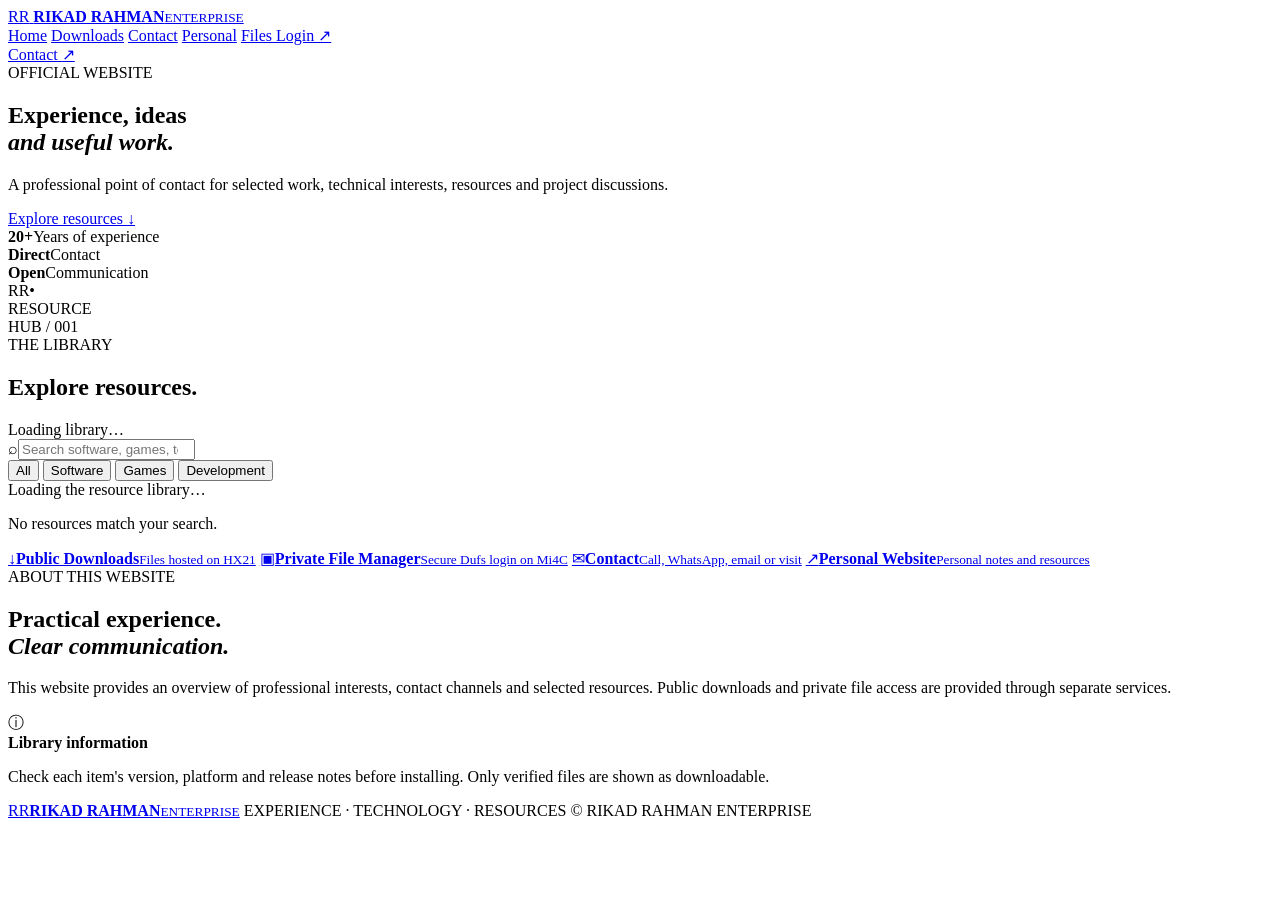
==== index.html @ 7974efb8 "Add files via upload" ====
<!doctype html>
<html lang="en">
<head>
<meta charset="utf-8">
<meta name="viewport" content="width=device-width, initial-scale=1">
<meta name="theme-color" content="#0b1020">
<meta name="description" content="RIKAD RAHMAN ENTERPRISE — Software, games and development resources.">
<title>RIKAD RAHMAN ENTERPRISE</title>
<link rel="stylesheet" href="style.css">
</head>
<body>
<div class="ambient ambient-a"></div><div class="ambient ambient-b"></div>
<header class="topbar">
<a class="brand" href="./" aria-label="Official website home">
<span class="brand-mark">RR</span>
<span><b>RIKAD RAHMAN</b><small>ENTERPRISE</small></span>
</a>
<nav>
<a href="./">Home</a>
<a href="downloads/">Downloads</a>
<a href="contact.html">Contact</a>
<a href="https://rikadrahman.github.io/">Personal</a>
<a href="https://nas.rikadrahman.dpdns.org/files" target="_blank" rel="noopener">Files Login ↗</a>
</nav>
<a class="admin-link" href="contact.html">Contact <span>↗</span></a>
</header>
<main>
<section class="hero">
<div class="eyebrow"><span class="pulse"></span> OFFICIAL WEBSITE</div>
<h1>Experience, ideas<br><em>and useful work.</em></h1>
<p class="hero-copy">A professional point of contact for selected work, technical interests, resources and project discussions.</p>
<a class="primary-btn" href="#catalog">Explore resources <span>↓</span></a>
<div class="hero-stats">
<div><strong>20+</strong><span>Years of experience</span></div>
<div><strong>Direct</strong><span>Contact</span></div>
<div><strong>Open</strong><span>Communication</span></div>
</div>
<div class="hero-orbit orbit-one"></div><div class="hero-orbit orbit-two"></div>
<div class="hero-art"><div class="art-core">RR<span>•</span></div><div class="art-ring"></div><div class="art-ring ring-two"></div><div class="art-label">RESOURCE<br>HUB / 001</div></div>
</section>
<section class="catalog-section" id="catalog">
<div class="section-heading">
<div><div class="eyebrow muted">THE LIBRARY</div><h2>Explore resources<span>.</span></h2></div>
<div class="count" id="result-count">Loading library…</div>
</div>
<div class="toolbar">
<label class="search"><span>⌕</span><input id="search" type="search" placeholder="Search software, games, tools…" autocomplete="off"></label>
<div class="filters" id="filters">
<button class="filter active" data-category="All">All</button>
<button class="filter" data-category="Software">Software</button>
<button class="filter" data-category="Games">Games</button>
<button class="filter" data-category="Development">Development</button>
</div>
</div>
<div class="grid" id="items"><div class="loading">Loading the resource library…</div></div>
<p class="empty hidden" id="empty">No resources match your search.</p>
</section>
<section class="quick-links">
<a href="downloads/"><span>↓</span><b>Public Downloads</b><small>Files hosted on HX21</small></a>
<a href="https://nas.rikadrahman.dpdns.org/files" target="_blank" rel="noopener"><span>▣</span><b>Private File Manager</b><small>Secure Dufs login on Mi4C</small></a>
<a href="contact.html"><span>✉</span><b>Contact</b><small>Call, WhatsApp, email or visit</small></a>
<a href="https://rikadrahman.github.io/"><span>↗</span><b>Personal Website</b><small>Personal notes and resources</small></a>
</section>
<section class="banner" id="about">
<div><div class="eyebrow">ABOUT THIS WEBSITE</div><h2>Practical experience.<br><em>Clear communication.</em></h2></div>
<p>This website provides an overview of professional interests, contact channels and selected resources. Public downloads and private file access are provided through separate services.</p>
</section>
<section class="admin-note">
<span class="note-icon">ⓘ</span>
<div><b>Library information</b><p>Check each item's version, platform and release notes before installing. Only verified files are shown as downloadable.</p></div>
</section>
</main>
<footer>
<a class="brand footer-brand" href="./"><span class="brand-mark">RR</span><span><b>RIKAD RAHMAN</b><small>ENTERPRISE</small></span></a>
<span>EXPERIENCE · TECHNOLOGY · RESOURCES</span>
<span>© <span id="year"></span> RIKAD RAHMAN ENTERPRISE</span>
</footer>
<script src="config.js"></script><script src="app.js"></script>
</body>
</html>
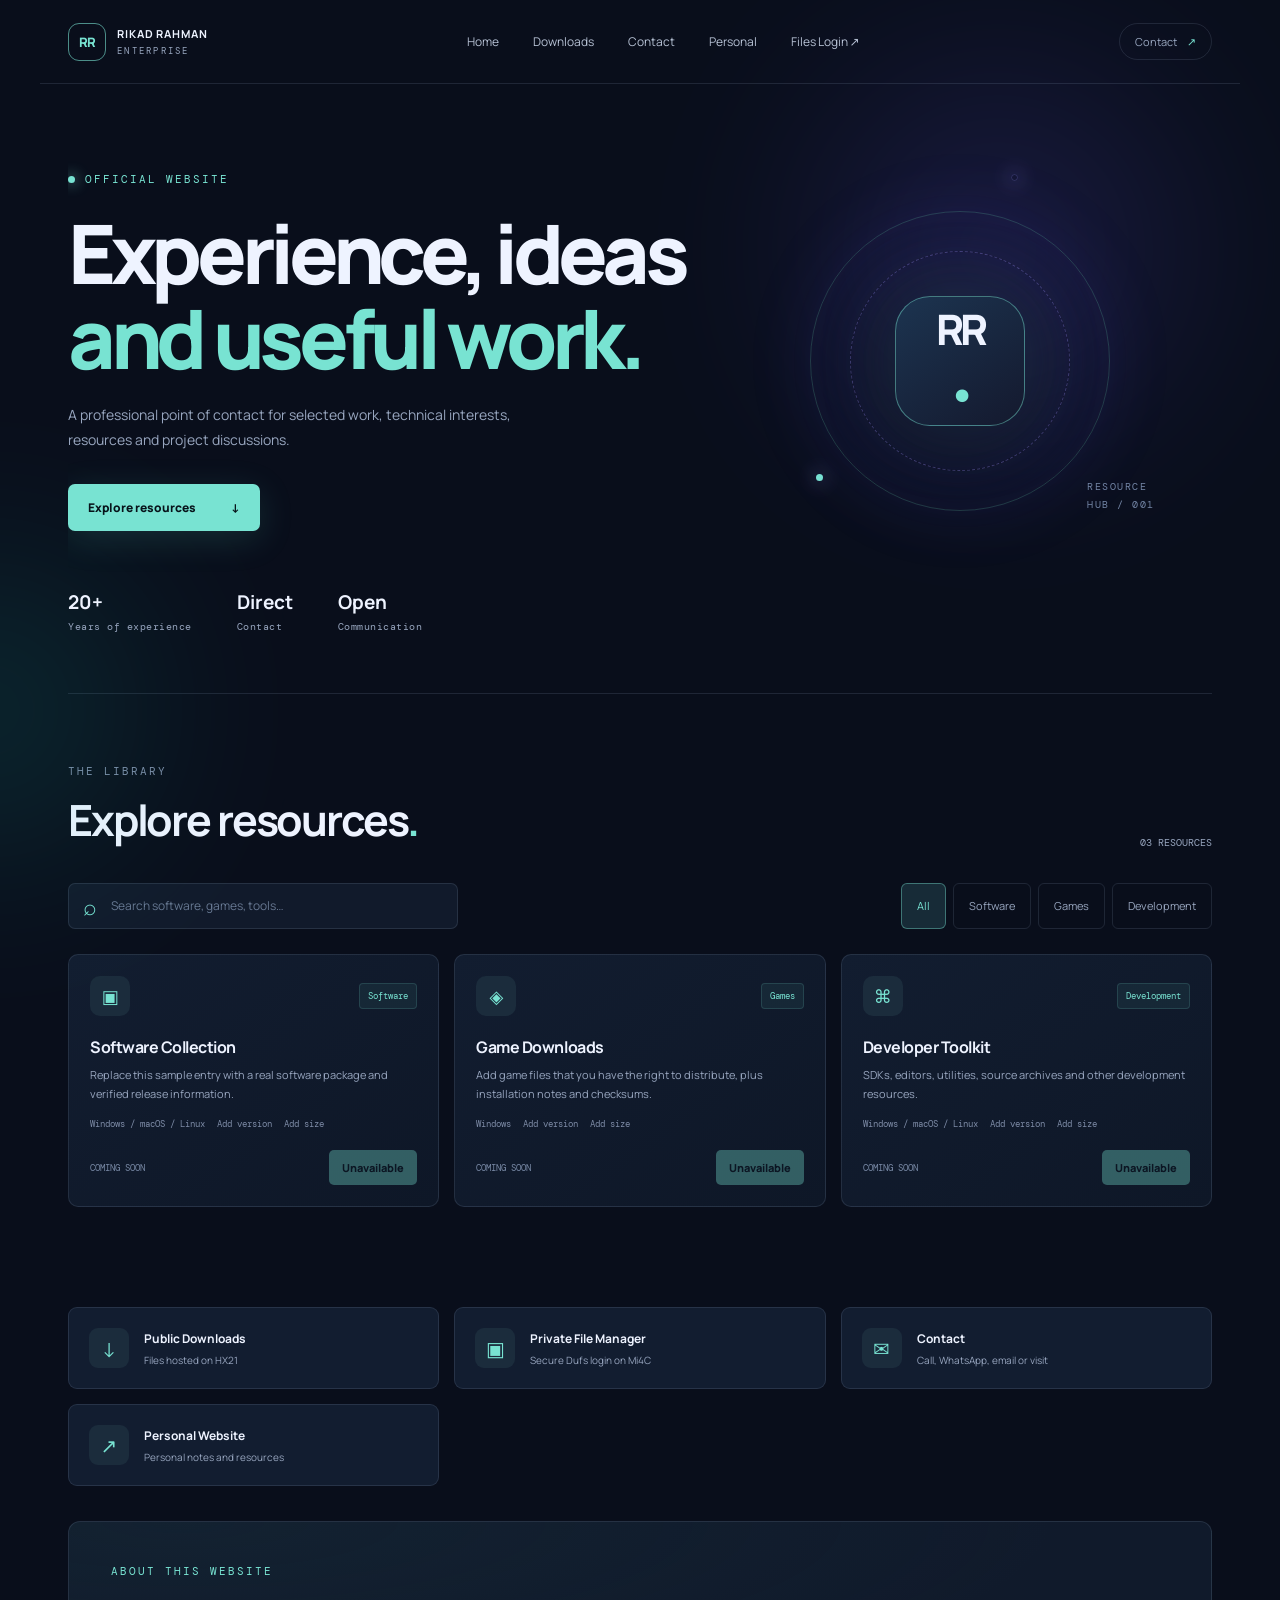
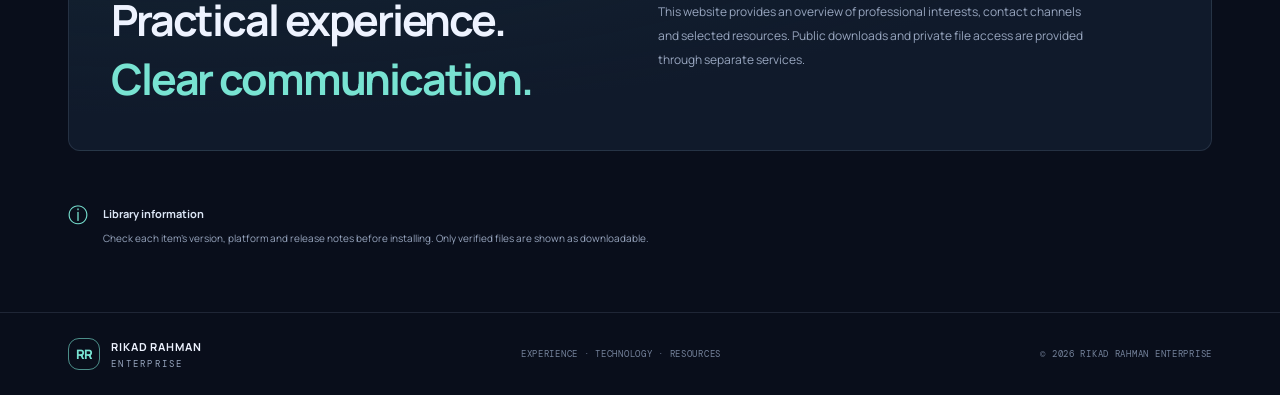
==== commit bd9a7783: "Add files via upload" ====
--- a/index.html
+++ b/index.html
@@ -2,79 +2,12 @@
 <html lang="en">
 <head>
 <meta charset="utf-8">
-<meta name="viewport" content="width=device-width, initial-scale=1">
-<meta name="theme-color" content="#0b1020">
-<meta name="description" content="RIKAD RAHMAN ENTERPRISE — Software, games and development resources.">
+<meta name="viewport" content="width=device-width,initial-scale=1">
+<meta http-equiv="refresh" content="0;url=/portal/">
 <title>RIKAD RAHMAN ENTERPRISE</title>
-<link rel="stylesheet" href="style.css">
+<script>location.replace('/portal/');</script>
 </head>
 <body>
-<div class="ambient ambient-a"></div><div class="ambient ambient-b"></div>
-<header class="topbar">
-<a class="brand" href="./" aria-label="Official website home">
-<span class="brand-mark">RR</span>
-<span><b>RIKAD RAHMAN</b><small>ENTERPRISE</small></span>
-</a>
-<nav>
-<a href="./">Home</a>
-<a href="downloads/">Downloads</a>
-<a href="contact.html">Contact</a>
-<a href="https://rikadrahman.github.io/">Personal</a>
-<a href="https://nas.rikadrahman.dpdns.org/files" target="_blank" rel="noopener">Files Login ↗</a>
-</nav>
-<a class="admin-link" href="contact.html">Contact <span>↗</span></a>
-</header>
-<main>
-<section class="hero">
-<div class="eyebrow"><span class="pulse"></span> OFFICIAL WEBSITE</div>
-<h1>Experience, ideas<br><em>and useful work.</em></h1>
-<p class="hero-copy">A professional point of contact for selected work, technical interests, resources and project discussions.</p>
-<a class="primary-btn" href="#catalog">Explore resources <span>↓</span></a>
-<div class="hero-stats">
-<div><strong>20+</strong><span>Years of experience</span></div>
-<div><strong>Direct</strong><span>Contact</span></div>
-<div><strong>Open</strong><span>Communication</span></div>
-</div>
-<div class="hero-orbit orbit-one"></div><div class="hero-orbit orbit-two"></div>
-<div class="hero-art"><div class="art-core">RR<span>•</span></div><div class="art-ring"></div><div class="art-ring ring-two"></div><div class="art-label">RESOURCE<br>HUB / 001</div></div>
-</section>
-<section class="catalog-section" id="catalog">
-<div class="section-heading">
-<div><div class="eyebrow muted">THE LIBRARY</div><h2>Explore resources<span>.</span></h2></div>
-<div class="count" id="result-count">Loading library…</div>
-</div>
-<div class="toolbar">
-<label class="search"><span>⌕</span><input id="search" type="search" placeholder="Search software, games, tools…" autocomplete="off"></label>
-<div class="filters" id="filters">
-<button class="filter active" data-category="All">All</button>
-<button class="filter" data-category="Software">Software</button>
-<button class="filter" data-category="Games">Games</button>
-<button class="filter" data-category="Development">Development</button>
-</div>
-</div>
-<div class="grid" id="items"><div class="loading">Loading the resource library…</div></div>
-<p class="empty hidden" id="empty">No resources match your search.</p>
-</section>
-<section class="quick-links">
-<a href="downloads/"><span>↓</span><b>Public Downloads</b><small>Files hosted on HX21</small></a>
-<a href="https://nas.rikadrahman.dpdns.org/files" target="_blank" rel="noopener"><span>▣</span><b>Private File Manager</b><small>Secure Dufs login on Mi4C</small></a>
-<a href="contact.html"><span>✉</span><b>Contact</b><small>Call, WhatsApp, email or visit</small></a>
-<a href="https://rikadrahman.github.io/"><span>↗</span><b>Personal Website</b><small>Personal notes and resources</small></a>
-</section>
-<section class="banner" id="about">
-<div><div class="eyebrow">ABOUT THIS WEBSITE</div><h2>Practical experience.<br><em>Clear communication.</em></h2></div>
-<p>This website provides an overview of professional interests, contact channels and selected resources. Public downloads and private file access are provided through separate services.</p>
-</section>
-<section class="admin-note">
-<span class="note-icon">ⓘ</span>
-<div><b>Library information</b><p>Check each item's version, platform and release notes before installing. Only verified files are shown as downloadable.</p></div>
-</section>
-</main>
-<footer>
-<a class="brand footer-brand" href="./"><span class="brand-mark">RR</span><span><b>RIKAD RAHMAN</b><small>ENTERPRISE</small></span></a>
-<span>EXPERIENCE · TECHNOLOGY · RESOURCES</span>
-<span>© <span id="year"></span> RIKAD RAHMAN ENTERPRISE</span>
-</footer>
-<script src="config.js"></script><script src="app.js"></script>
+<a href="/portal/">RIKAD RAHMAN ENTERPRISE</a>
 </body>
 </html>
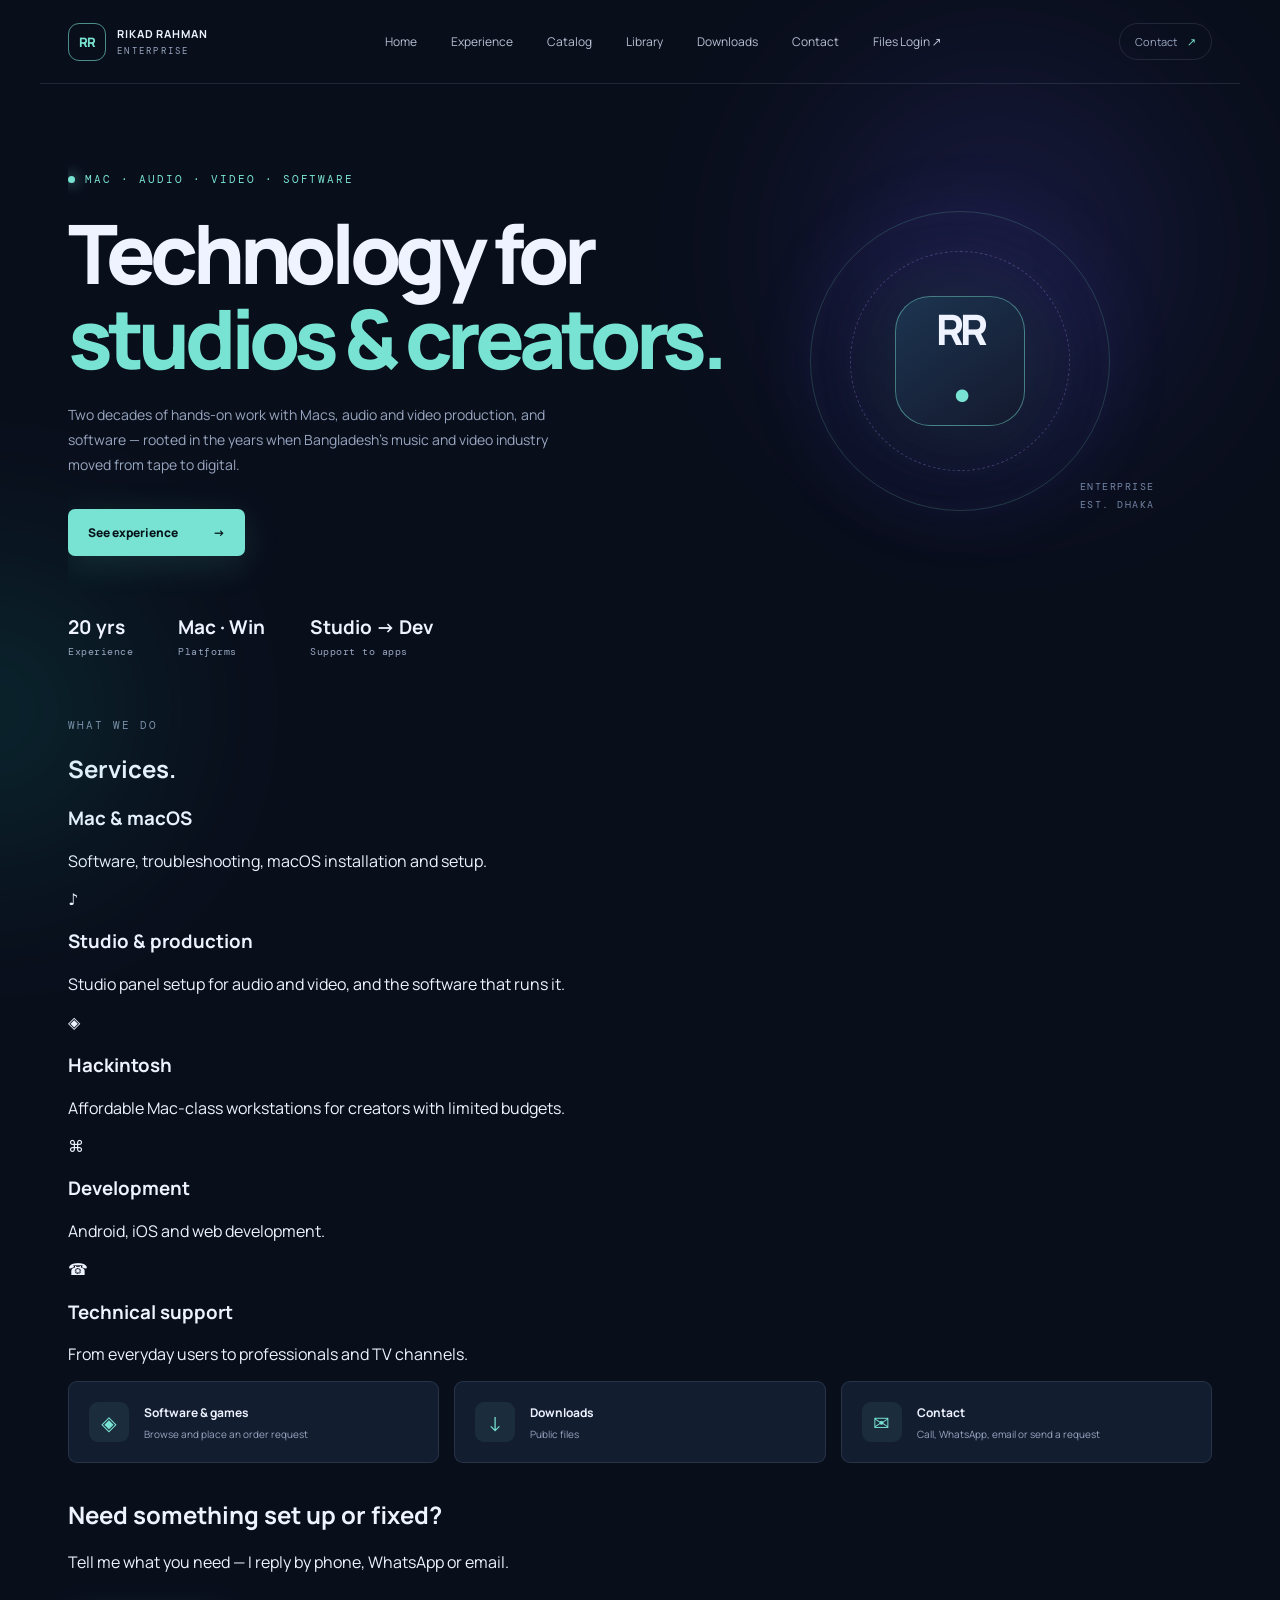
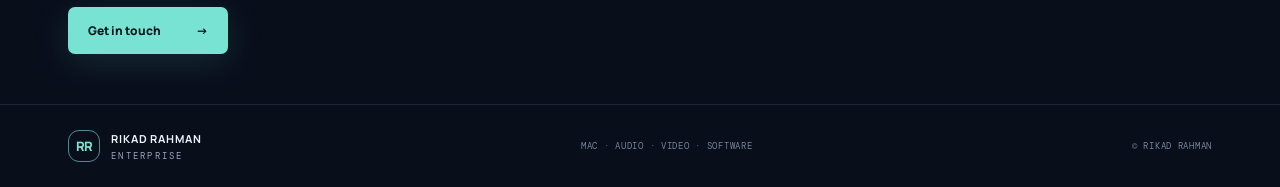
==== commit 1255e7bb: "Add files via upload" ====
--- a/index.html
+++ b/index.html
@@ -1,13 +1 @@
-<!doctype html>
-<html lang="en">
-<head>
-<meta charset="utf-8">
-<meta name="viewport" content="width=device-width,initial-scale=1">
-<meta http-equiv="refresh" content="0;url=/portal/">
-<title>RIKAD RAHMAN ENTERPRISE</title>
-<script>location.replace('/portal/');</script>
-</head>
-<body>
-<a href="/portal/">RIKAD RAHMAN ENTERPRISE</a>
-</body>
-</html>
+<!doctype html><html lang="en"><head><meta charset="utf-8"><meta name="viewport" content="width=device-width,initial-scale=1"><meta name="theme-color" content="#090e1b"><meta name="description" content="Mac, audio-video and software solutions from Dhaka, Bangladesh."><title>Rikad Rahman Enterprise</title><link rel="icon" href="data:image/svg+xml,%3Csvg xmlns='http://www.w3.org/2000/svg' viewBox='0 0 64 64'%3E%3Crect width='64' height='64' rx='14' fill='%230b1020'/%3E%3Ctext x='32' y='42' font-size='28' font-family='sans-serif' font-weight='800' text-anchor='middle' fill='%2378e3d2'%3ERR%3C/text%3E%3C/svg%3E"><link rel="stylesheet" href="/portal/style.css"><link rel="stylesheet" href="/assets/site.css"></head><body data-site="enterprise"><div class="ambient ambient-a"></div><div class="ambient ambient-b"></div><header class="topbar"><a class="brand" href="/"><span class="brand-mark">RR</span><span><b>RIKAD RAHMAN</b><small>ENTERPRISE</small></span></a><nav><a href="/" class="on">Home</a><a href="/experience.html">Experience</a><a href="/catalog.html">Catalog</a><a href="/portal/">Library</a><a href="/downloads/">Downloads</a><a href="/contact.html">Contact</a><a href="https://nas.rikadrahman.dpdns.org/files" target="_blank" rel="noopener">Files Login ↗</a></nav><a class="admin-link" href="/contact.html">Contact <span>↗</span></a></header><main><section class="hero"><div class="eyebrow"><span class="pulse"></span> MAC · AUDIO · VIDEO · SOFTWARE</div><h1>Technology for<br><em>studios &amp; creators.</em></h1><p class="hero-copy">Two decades of hands-on work with Macs, audio and video production, and software — rooted in the years when Bangladesh's music and video industry moved from tape to digital.</p><a class="primary-btn" href="/experience.html">See experience <span>→</span></a><div class="hero-stats"><div><strong>20 yrs</strong><span>Experience</span></div><div><strong>Mac · Win</strong><span>Platforms</span></div><div><strong>Studio → Dev</strong><span>Support to apps</span></div></div><div class="hero-art"><div class="art-core">RR<span>•</span></div><div class="art-ring"></div><div class="art-ring ring-two"></div><div class="art-label">ENTERPRISE<br>EST. DHAKA</div></div></section><section class="rr-sec"><div class="eyebrow muted">WHAT WE DO</div><h2>Services<span style="color:var(--rr-cyan)">.</span></h2><div class="rr-grid"><div class="rr-card"><div class="rr-ic"></div><h3>Mac &amp; macOS</h3><p>Software, troubleshooting, macOS installation and setup.</p></div><div class="rr-card"><div class="rr-ic">♪</div><h3>Studio &amp; production</h3><p>Studio panel setup for audio and video, and the software that runs it.</p></div><div class="rr-card"><div class="rr-ic">◈</div><h3>Hackintosh</h3><p>Affordable Mac-class workstations for creators with limited budgets.</p></div><div class="rr-card"><div class="rr-ic">⌘</div><h3>Development</h3><p>Android, iOS and web development.</p></div><div class="rr-card"><div class="rr-ic">☎</div><h3>Technical support</h3><p>From everyday users to professionals and TV channels.</p></div></div></section><section class="quick-links"><a href="/catalog.html"><span>◈</span><b>Software &amp; games</b><small>Browse and place an order request</small></a><a href="/downloads/"><span>↓</span><b>Downloads</b><small>Public files</small></a><a href="/contact.html"><span>✉</span><b>Contact</b><small>Call, WhatsApp, email or send a request</small></a></section><div class="rr-cta"><div><h2>Need something set up or fixed?</h2><p>Tell me what you need — I reply by phone, WhatsApp or email.</p></div><a class="primary-btn" href="/contact.html">Get in touch <span>→</span></a></div><div style="height:50px"></div></main><footer><a class="brand footer-brand" href="/"><span class="brand-mark">RR</span><span><b>RIKAD RAHMAN</b><small>ENTERPRISE</small></span></a><span>MAC · AUDIO · VIDEO · SOFTWARE</span><span>© <span id="year"></span> RIKAD RAHMAN</span></footer><script src="/js/site.js"></script></body></html>
--- a/portal/style.css
+++ b/portal/style.css
@@ -0,0 +1,20 @@
+@import url('https://fonts.googleapis.com/css2?family=DM+Mono:wght@400;500&family=Manrope:wght@400;500;600;700;800&display=swap');
+:root{--bg:#090e1b;--panel:#111a2b;--panel2:#151f33;--line:rgba(180,198,230,.13);--text:#eef3ff;--muted:#98a6bf;--cyan:#78e3d2;--violet:#9c91ff}
+*{box-sizing:border-box}html{scroll-behavior:smooth}body{margin:0;background:var(--bg);color:var(--text);font-family:Manrope,system-ui,sans-serif;overflow-x:hidden}a{color:inherit;text-decoration:none}.ambient{position:absolute;filter:blur(100px);opacity:.17;pointer-events:none;border-radius:50%}.ambient-a{width:360px;height:360px;background:#6556e8;top:70px;right:8%}.ambient-b{width:280px;height:280px;background:#1bbda9;top:570px;left:-150px}
+.topbar{height:84px;max-width:1200px;margin:auto;padding:0 28px;display:flex;align-items:center;justify-content:space-between;border-bottom:1px solid var(--line);position:relative;z-index:2}.brand{display:flex;align-items:center;gap:11px;letter-spacing:.08em;font-size:11px}.brand-mark{width:38px;height:38px;border:1px solid rgba(120,227,210,.6);border-radius:11px;display:grid;place-items:center;color:var(--cyan);font-weight:800;font-size:13px;letter-spacing:-.05em}.brand b,.brand small{display:block}.brand small{font-family:"DM Mono",monospace;color:var(--muted);font-size:9px;letter-spacing:.25em;margin-top:4px}.topbar nav{display:flex;gap:34px;color:#b6c1d4;font-size:12px}.topbar nav a:hover,.admin-link:hover{color:var(--cyan)}.admin-link{font-size:11px;color:var(--muted);border:1px solid var(--line);border-radius:30px;padding:10px 15px}.admin-link span{color:var(--cyan);margin-left:8px}
+main{max-width:1200px;margin:auto;padding:0 28px}.hero{min-height:550px;padding:88px 0 60px;position:relative;overflow:hidden}.eyebrow{font:11px "DM Mono",monospace;letter-spacing:.18em;color:var(--cyan);display:flex;align-items:center;gap:10px}.pulse{width:7px;height:7px;border-radius:50%;background:var(--cyan);box-shadow:0 0 14px var(--cyan)}h1{font-size:clamp(48px,7vw,82px);line-height:1.04;letter-spacing:-.065em;margin:25px 0 20px;font-weight:800;position:relative;z-index:1}h1 em,h2 em{font-style:normal;color:var(--cyan)}.hero-copy{max-width:480px;color:var(--muted);line-height:1.8;font-size:14px}.primary-btn{display:inline-flex;gap:35px;align-items:center;background:var(--cyan);color:#07131a;font-weight:800;font-size:12px;padding:15px 20px;border-radius:7px;margin-top:18px;box-shadow:0 8px 35px #55d9c326}.primary-btn:hover{transform:translateY(-2px)}.hero-stats{display:flex;gap:45px;margin-top:58px}.hero-stats div{display:grid;gap:5px}.hero-stats strong{font-size:19px}.hero-stats span{font:10px "DM Mono",monospace;color:var(--muted);letter-spacing:.05em}.hero-art{position:absolute;width:390px;height:390px;right:5%;top:82px;display:grid;place-items:center}.art-ring{position:absolute;width:300px;height:300px;border:1px solid #78e3d233;border-radius:50%;box-shadow:0 0 70px #625be31c,inset 0 0 60px #625be31a}.ring-two{width:220px;height:220px;border-color:#9c91ff55;border-style:dashed;animation:spin 50s linear infinite}.art-core{width:130px;height:130px;border-radius:35px;display:grid;place-items:center;background:linear-gradient(145deg,#1c3450,#14192e);border:1px solid #78e3d277;font-size:42px;font-weight:800;letter-spacing:-.1em;box-shadow:0 0 80px #5f9eab33;z-index:1}.art-core span{color:var(--cyan)}.art-label{position:absolute;right:0;bottom:42px;font:10px/1.8 "DM Mono",monospace;color:#7385a5;letter-spacing:.15em}.hero-orbit{position:absolute;border:1px solid #9c91ff33;border-radius:50%;width:7px;height:7px;right:17%;top:90px;box-shadow:0 0 20px var(--violet)}.orbit-two{right:34%;top:390px;background:var(--cyan);border:0}@keyframes spin{to{transform:rotate(360deg)}}
+.catalog-section{padding:70px 0 100px;border-top:1px solid var(--line)}.section-heading{display:flex;justify-content:space-between;align-items:end}.muted{color:#7d8ba6}.section-heading h2,.banner h2{font-size:clamp(30px,4vw,43px);letter-spacing:-.05em;margin:12px 0 0}.section-heading h2 span{color:var(--cyan)}.count{font:10px "DM Mono",monospace;color:var(--muted)}.toolbar{display:flex;justify-content:space-between;gap:20px;margin:34px 0 25px;flex-wrap:wrap}.search{height:46px;max-width:390px;min-width:240px;flex:1;display:flex;align-items:center;gap:12px;background:var(--panel);border:1px solid var(--line);border-radius:7px;padding:0 14px;color:var(--cyan)}.search span{font-size:23px}.search input{background:none;border:0;outline:0;color:var(--text);width:100%;font:12px Manrope}.search input::placeholder{color:#687892}.filters{display:flex;gap:7px;flex-wrap:wrap}.filter{background:transparent;border:1px solid var(--line);color:var(--muted);padding:0 15px;border-radius:6px;font:11px Manrope;cursor:pointer}.filter:hover,.filter.active{background:#172b37;border-color:#78e3d266;color:var(--cyan)}.grid{display:grid;grid-template-columns:repeat(3,1fr);gap:15px}.item{background:linear-gradient(145deg,#121d30,#0e1727);border:1px solid var(--line);border-radius:10px;padding:21px;min-height:245px;display:flex;flex-direction:column;transition:.2s}.item:hover{transform:translateY(-4px);border-color:#78e3d255}.item-top{display:flex;justify-content:space-between;align-items:center}.item-icon{width:40px;height:40px;border-radius:10px;background:#1b2c3c;display:grid;place-items:center;color:var(--cyan);font-size:18px}.tag{font:9px "DM Mono",monospace;color:var(--cyan);background:#78e3d212;border:1px solid #78e3d226;padding:6px 8px;border-radius:4px}.item h3{font-size:16px;margin:20px 0 8px;letter-spacing:-.03em}.item p{font-size:11px;line-height:1.7;color:var(--muted);margin:0}.meta{display:flex;gap:12px;flex-wrap:wrap;color:#7d8ba6;font:9px "DM Mono",monospace;margin-top:15px}.item-bottom{margin-top:auto;padding-top:20px;display:flex;justify-content:space-between;align-items:center}.download{font:11px Manrope;font-weight:800;color:#07131a;background:var(--cyan);border:0;border-radius:5px;padding:10px 13px;cursor:pointer}.download:disabled{opacity:.35;cursor:not-allowed}.path-note{font:9px "DM Mono",monospace;color:#7889a5}.loading,.empty{grid-column:1/-1;text-align:center;padding:55px;color:var(--muted);font-size:12px}.hidden{display:none!important}
+.banner{border:1px solid var(--line);border-radius:12px;padding:42px;display:grid;grid-template-columns:1fr 1fr;gap:35px;background:radial-gradient(ellipse at 10% 0%,#1c3b443b,transparent 60%),#101a2b;margin-bottom:25px}.banner p{align-self:center;color:var(--muted);font-size:12px;line-height:2;max-width:440px}.admin-note{display:flex;gap:15px;align-items:flex-start;padding:25px 0 65px;color:var(--muted)}.note-icon{color:var(--cyan);font-size:20px}.admin-note b{font-size:11px;color:#dce6f6}.admin-note p{font-size:10px;line-height:1.7;margin:7px 0 0}footer{border-top:1px solid var(--line);padding:25px max(28px,calc((100vw - 1144px)/2));display:flex;align-items:center;justify-content:space-between;gap:18px;color:#74829b;font:9px "DM Mono",monospace;letter-spacing:.08em}.footer-brand{color:var(--text);font-family:Manrope}.footer-brand .brand-mark{width:32px;height:32px}
+@media(max-width:800px){.hero-art{right:-130px;opacity:.45}.hero{min-height:560px}.grid{grid-template-columns:repeat(2,1fr)}.banner{grid-template-columns:1fr;gap:12px}.banner p{margin:0}}@media(max-width:560px){.topbar{height:70px;padding:0 18px}.topbar nav{gap:15px}.admin-link{display:none}main{padding:0 18px}.hero{padding-top:75px;min-height:550px}.hero-art{right:-210px;top:130px;transform:scale(.8)}.hero-copy{max-width:330px}.hero-stats{gap:22px;margin-top:48px}.hero-stats strong{font-size:16px}.hero-stats span{font-size:8px}.catalog-section{padding:55px 0 70px}.section-heading{align-items:start;gap:15px;flex-direction:column}.toolbar{margin-top:25px}.search{max-width:none}.filters{width:100%}.filter{height:35px;flex:1;padding:0 8px}.grid{grid-template-columns:1fr}.item{min-height:225px}.banner{padding:25px}.admin-note{padding-bottom:45px}footer{padding:22px 18px;flex-wrap:wrap}footer>span:nth-child(2){display:none}}
+
+.quick-links{display:grid;grid-template-columns:repeat(3,1fr);gap:15px;margin:0 0 35px}
+.quick-links a{display:grid;grid-template-columns:42px 1fr;column-gap:13px;align-items:center;padding:20px;background:#121d30;border:1px solid var(--line);border-radius:9px}
+.quick-links a>span{grid-row:span 2;width:40px;height:40px;display:grid;place-items:center;background:#1b2c3c;color:var(--cyan);border-radius:9px;font-size:20px}
+.quick-links b{font-size:12px;color:var(--text)}
+.quick-links small{font-size:10px;color:var(--muted);margin-top:4px}
+.quick-links a:hover{border-color:#78e3d266;transform:translateY(-2px)}
+.download-hero{min-height:360px}
+@media(max-width:560px){
+ .quick-links{grid-template-columns:1fr}
+ .topbar nav{gap:10px;font-size:10px}
+}
